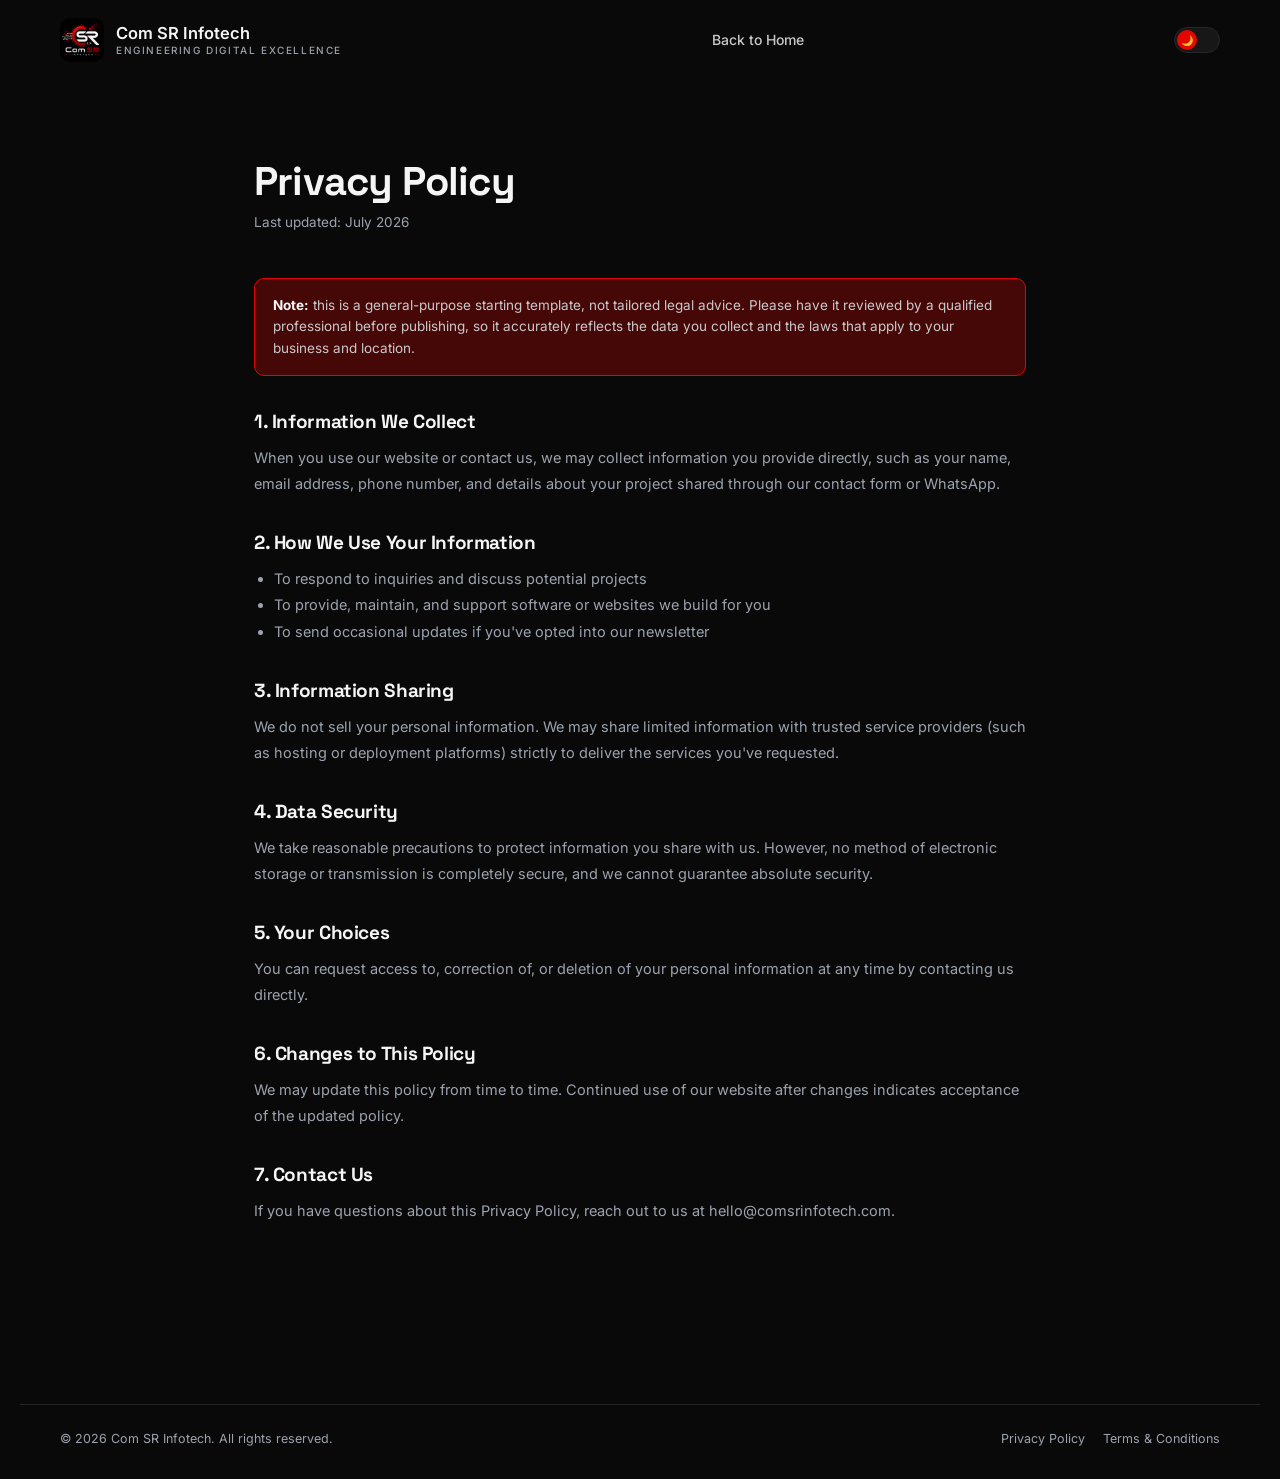
==== comsr-website-v2/privacy.html @ 7d49b949 "Initial Commit" ====
<!DOCTYPE html>
<html lang="en" data-theme="dark">
<head>
<meta charset="UTF-8">
<meta name="viewport" content="width=device-width, initial-scale=1.0">
<title>Privacy Policy — Com SR Infotech</title>
<meta name="robots" content="noindex,follow">
<link rel="icon" type="image/png" href="assets/logo-dark-256.png">
<link rel="preconnect" href="https://fonts.googleapis.com">
<link href="https://fonts.googleapis.com/css2?family=Space+Grotesk:wght@600;700&family=Inter:wght@400;500;600&display=swap" rel="stylesheet">
<link rel="stylesheet" href="css/style.css">
<style>
  .legal-wrap{max-width:820px; margin:0 auto; padding:160px 24px 100px;}
  .legal-wrap h1{font-size:clamp(28px,4vw,40px); margin-bottom:8px;}
  .legal-wrap .updated{color:var(--muted); font-size:13.5px; margin-bottom:44px; display:block;}
  .legal-wrap h2{font-size:19px; margin:36px 0 12px;}
  .legal-wrap p, .legal-wrap li{color:var(--muted); font-size:14.5px; line-height:1.8;}
  .legal-wrap ul{padding-left:20px; list-style:disc; margin-bottom:10px;}
  .legal-note{background:var(--glow); border:1px solid var(--red); border-radius:10px; padding:16px 18px; font-size:13.5px; color:var(--text-dim); margin-bottom:30px;}
</style>
</head>
<body>
<header id="siteHeader" class="scrolled">
  <div class="container">
    <nav aria-label="Primary">
      <a href="index.html" class="brand">
        <img class="brand-logo" data-logo="dark" src="assets/logo-dark-256.png" alt="Com SR Infotech">
        <img class="brand-logo" data-logo="light" src="assets/logo-light-256.png" alt="Com SR Infotech" style="display:none;">
        <span class="brand-text">Com SR Infotech<span>ENGINEERING DIGITAL EXCELLENCE</span></span>
      </a>
      <div class="nav-links"><a href="index.html">Back to Home</a></div>
      <div class="nav-right">
        <button class="theme-toggle" id="themeToggle" aria-label="Toggle light and dark theme"><span class="knob" id="themeKnob">🌙</span></button>
      </div>
    </nav>
  </div>
</header>

<div class="theme-wave" id="waveOverlay" aria-hidden="true">
  <svg viewBox="0 0 1440 90" preserveAspectRatio="none" class="top"><path d="M0,45 C180,90 360,0 540,45 C720,90 900,0 1080,45 C1260,90 1350,20 1440,45 L1440,90 L0,90 Z" fill="var(--wave-color)"/></svg>
  <div class="fill" style="background:var(--wave-color)"></div>
  <svg viewBox="0 0 1440 90" preserveAspectRatio="none" class="bottom"><path d="M0,45 C180,90 360,0 540,45 C720,90 900,0 1080,45 C1260,90 1350,20 1440,45 L1440,90 L0,90 Z" fill="var(--wave-color)"/></svg>
</div>

<main class="legal-wrap">
  <h1>Privacy Policy</h1>
  <span class="updated">Last updated: July 2026</span>

  <div class="legal-note"><strong style="color:var(--text)">Note:</strong> this is a general-purpose starting template, not tailored legal advice. Please have it reviewed by a qualified professional before publishing, so it accurately reflects the data you collect and the laws that apply to your business and location.</div>

  <h2>1. Information We Collect</h2>
  <p>When you use our website or contact us, we may collect information you provide directly, such as your name, email address, phone number, and details about your project shared through our contact form or WhatsApp.</p>

  <h2>2. How We Use Your Information</h2>
  <ul>
    <li>To respond to inquiries and discuss potential projects</li>
    <li>To provide, maintain, and support software or websites we build for you</li>
    <li>To send occasional updates if you've opted into our newsletter</li>
  </ul>

  <h2>3. Information Sharing</h2>
  <p>We do not sell your personal information. We may share limited information with trusted service providers (such as hosting or deployment platforms) strictly to deliver the services you've requested.</p>

  <h2>4. Data Security</h2>
  <p>We take reasonable precautions to protect information you share with us. However, no method of electronic storage or transmission is completely secure, and we cannot guarantee absolute security.</p>

  <h2>5. Your Choices</h2>
  <p>You can request access to, correction of, or deletion of your personal information at any time by contacting us directly.</p>

  <h2>6. Changes to This Policy</h2>
  <p>We may update this policy from time to time. Continued use of our website after changes indicates acceptance of the updated policy.</p>

  <h2>7. Contact Us</h2>
  <p>If you have questions about this Privacy Policy, reach out to us at hello@comsrinfotech.com.</p>
</main>

<footer>
  <div class="container footer-bottom">
    <span>© <span id="year"></span> Com SR Infotech. All rights reserved.</span>
    <div class="legal"><a href="privacy.html">Privacy Policy</a><a href="terms.html">Terms & Conditions</a></div>
  </div>
</footer>

<script src="js/main.js"></script>
</body>
</html>
---- comsr-website-v2/css/style.css ----
/* =====================================================
   COM SR INFOTECH — MAIN STYLESHEET
   Vanilla CSS3. No frameworks. Mobile-first.
   ===================================================== */

/* ---------- TOKENS ---------- */
:root{
  --red:#E10600;
  --red-dark:#B00000;
  --red-accent:#FF2B2B;
  --black:#111111;

  --wave-dur:1900ms;
  --wave-ease:cubic-bezier(.76,0,.24,1);
  --dur:280ms;
  --ease:cubic-bezier(.65,0,.35,1);

  --radius-sm:8px;
  --radius-md:14px;
  --radius-lg:22px;

  --container:1240px;

  --font-display:'Space Grotesk', sans-serif;
  --font-body:'Inter', sans-serif;
}

html[data-theme="dark"]{
  --bg:#090909;
  --bg-alt:#0d0d0e;
  --card:#171717;
  --card-hover:#1d1d1d;
  --border:#262626;
  --text:#F5F5F5;
  --text-dim:#C9C9CC;
  --muted:#9CA3AF;
  --glass:rgba(23,23,23,.55);
  --glow:rgba(225,6,0,.28);
  --wave-color:#090909;
  --logo-current:url('../assets/logo-dark-256.png');
}
html[data-theme="light"]{
  --bg:#FFFFFF;
  --bg-alt:#F7F7F8;
  --card:#FFFFFF;
  --card-hover:#F7F7F8;
  --border:#E7E7E9;
  --text:#111111;
  --text-dim:#33353A;
  --muted:#5B5F66;
  --glass:rgba(255,255,255,.6);
  --glow:rgba(225,6,0,.14);
  --wave-color:#FFFFFF;
  --logo-current:url('../assets/logo-light-256.png');
}

/* ---------- RESET ---------- */
*,*::before,*::after{box-sizing:border-box;}
html{scroll-behavior:smooth;}
body{
  margin:0;
  background:var(--bg);
  color:var(--text);
  font-family:var(--font-body);
  font-size:16px;
  line-height:1.6;
  -webkit-font-smoothing:antialiased;
  transition:background .5s var(--ease), color .5s var(--ease);
  overflow-x:hidden;
}
h1,h2,h3,h4{
  font-family:var(--font-display);
  margin:0;
  letter-spacing:-0.02em;
  line-height:1.1;
}
p{margin:0;}
a{color:inherit; text-decoration:none;}
img{max-width:100%; display:block;}
ul{margin:0; padding:0; list-style:none;}
button{font-family:inherit; cursor:pointer;}
::selection{background:var(--red); color:#fff;}
:focus-visible{outline:2px solid var(--red); outline-offset:3px; border-radius:4px;}

.container{max-width:var(--container); margin:0 auto; padding:0 24px;}
@media(min-width:768px){.container{padding:0 40px;}}

.mono, .eyebrow{font-family:var(--font-body);}

section{position:relative;}

/* ---------- REVEAL ANIMATION ---------- */
.reveal{opacity:0; transform:translateY(28px); transition:opacity .8s var(--ease), transform .8s var(--ease);}
.reveal.in{opacity:1; transform:translateY(0);}
.reveal-stagger > *{opacity:0; transform:translateY(24px); transition:opacity .7s var(--ease), transform .7s var(--ease);}
.reveal-stagger.in > *{opacity:1; transform:translateY(0);}
.reveal-stagger.in > *:nth-child(1){transition-delay:.05s;}
.reveal-stagger.in > *:nth-child(2){transition-delay:.12s;}
.reveal-stagger.in > *:nth-child(3){transition-delay:.19s;}
.reveal-stagger.in > *:nth-child(4){transition-delay:.26s;}
.reveal-stagger.in > *:nth-child(5){transition-delay:.33s;}
.reveal-stagger.in > *:nth-child(6){transition-delay:.40s;}
.reveal-stagger.in > *:nth-child(7){transition-delay:.47s;}
.reveal-stagger.in > *:nth-child(8){transition-delay:.54s;}

@media (prefers-reduced-motion:reduce){
  .reveal, .reveal-stagger > *{opacity:1 !important; transform:none !important; transition:none !important;}
  html{scroll-behavior:auto;}
}

/* ---------- LOADING SCREEN ---------- */
#loader{
  position:fixed; inset:0; z-index:10000; background:var(--bg);
  display:flex; align-items:center; justify-content:center;
  transition:opacity .5s var(--ease), visibility .5s;
}
#loader.done{opacity:0; visibility:hidden; pointer-events:none;}
.loader-mark{width:56px; height:56px; position:relative;}
.loader-mark svg{width:100%; height:100%; animation:spin 1.1s linear infinite;}
@keyframes spin{to{transform:rotate(360deg);}}

/* ---------- PROGRESS BAR ---------- */
#progressBar{
  position:fixed; top:0; left:0; height:3px; width:0%;
  background:linear-gradient(90deg,var(--red),var(--red-accent));
  z-index:9998; transition:width .1s linear;
}

/* ---------- CURSOR GLOW (desktop only) ---------- */
#cursorGlow{
  position:fixed; width:420px; height:420px; border-radius:50%;
  background:radial-gradient(circle, var(--glow), transparent 70%);
  pointer-events:none; z-index:1; transform:translate(-50%,-50%);
  left:-500px; top:-500px; transition:opacity .3s;
}
@media(max-width:900px){#cursorGlow{display:none;}}

/* ---------- NAV ---------- */
header{
  position:fixed; top:0; left:0; right:0; z-index:900;
  padding:18px 0;
  transition:background .4s var(--ease), padding .4s var(--ease), border-color .4s var(--ease), box-shadow .4s;
  border-bottom:1px solid transparent;
}
header.scrolled{
  background:var(--glass);
  backdrop-filter:blur(16px) saturate(140%);
  -webkit-backdrop-filter:blur(16px) saturate(140%);
  border-bottom:1px solid var(--border);
  padding:12px 0;
  box-shadow:0 8px 30px -20px rgba(0,0,0,.4);
}
nav{display:flex; align-items:center; justify-content:space-between; gap:20px;}
.brand{display:flex; align-items:center; gap:12px;}
.brand-logo{width:44px; height:44px; border-radius:10px; object-fit:cover; transition:transform .4s var(--ease);}
.brand:hover .brand-logo{transform:rotate(-6deg) scale(1.05);}
.brand-text{font-weight:600; font-size:16.5px; line-height:1.15;}
.brand-text span{display:block; font-size:10px; letter-spacing:.16em; color:var(--muted); font-weight:500; margin-top:2px;}

.nav-links{display:none; align-items:center; gap:30px;}
.nav-links a{
  font-size:14px; font-weight:500; color:var(--text-dim); position:relative; padding:6px 0;
}
.nav-links a::after{
  content:""; position:absolute; left:0; bottom:0; width:0; height:1.5px; background:var(--red);
  transition:width .3s var(--ease);
}
.nav-links a:hover{color:var(--text);}
.nav-links a:hover::after{width:100%;}

.nav-right{display:flex; align-items:center; gap:14px;}
.theme-toggle{
  width:46px; height:26px; border-radius:20px; border:1px solid var(--border);
  background:var(--card); position:relative; flex-shrink:0;
}
.theme-toggle .knob{
  position:absolute; top:2px; left:2px; width:20px; height:20px; border-radius:50%;
  background:var(--red); transition:transform .4s var(--ease);
  display:flex; align-items:center; justify-content:center; font-size:10px;
}
html[data-theme="light"] .theme-toggle .knob{transform:translateX(20px);}

.btn{
  display:inline-flex; align-items:center; justify-content:center; gap:8px;
  font-family:var(--font-body); font-weight:600; font-size:14.5px;
  padding:13px 24px; border-radius:9px; border:1px solid transparent;
  transition:transform .25s var(--ease), box-shadow .25s var(--ease), background .25s, border-color .25s;
  white-space:nowrap;
}
.btn-primary{background:var(--red); color:#fff;}
.btn-primary:hover{transform:translateY(-2px); box-shadow:0 14px 28px -12px rgba(225,6,0,.55);}
.btn-outline{background:transparent; border-color:var(--border); color:var(--text);}
.btn-outline:hover{border-color:var(--red); background:var(--glow);}
.btn-sm{padding:9px 16px; font-size:13px;}
.btn-block{width:100%;}

.menu-btn{display:flex; background:none; border:none; color:var(--text); font-size:0; width:26px; height:20px; flex-direction:column; justify-content:space-between; padding:0;}
.menu-btn span{display:block; height:2px; width:100%; background:var(--text); border-radius:2px; transition:transform .3s var(--ease), opacity .3s;}
.menu-btn.open span:nth-child(1){transform:translateY(9px) rotate(45deg);}
.menu-btn.open span:nth-child(2){opacity:0;}
.menu-btn.open span:nth-child(3){transform:translateY(-9px) rotate(-45deg);}

.mobile-drawer{
  position:fixed; top:0; right:0; width:min(320px,84vw); height:100vh; z-index:950;
  background:var(--card); border-left:1px solid var(--border);
  transform:translateX(100%); transition:transform .45s var(--ease);
  padding:100px 30px 30px; display:flex; flex-direction:column; gap:26px;
}
.mobile-drawer.open{transform:translateX(0);}
.mobile-drawer a{font-size:17px; font-weight:600;}
.drawer-backdrop{
  position:fixed; inset:0; z-index:940; background:rgba(0,0,0,.5);
  opacity:0; pointer-events:none; transition:opacity .4s;
}
.drawer-backdrop.open{opacity:1; pointer-events:auto;}

@media(min-width:960px){
  .nav-links{display:flex;}
  .menu-btn, .mobile-drawer, .drawer-backdrop{display:none;}
}

/* ---------- SECTION HEAD ---------- */
.eyebrow{
  display:inline-flex; align-items:center; gap:8px; font-size:12.5px; font-weight:600;
  letter-spacing:.14em; text-transform:uppercase; color:var(--red); margin-bottom:16px;
}
.eyebrow::before{content:""; width:18px; height:2px; background:var(--red); display:inline-block; border-radius:2px;}
.section-head{max-width:640px; margin-bottom:56px;}
.section-head h2{font-size:clamp(28px,4.2vw,44px); margin-bottom:16px;}
.section-head p{color:var(--muted); font-size:15.5px; line-height:1.75;}
.section-head.center{margin-left:auto; margin-right:auto; text-align:center;}

/* ---------- HERO ---------- */
.hero{
  padding:150px 0 90px; position:relative; overflow:hidden;
  background:
    radial-gradient(650px 400px at 82% 8%, var(--glow), transparent 65%),
    radial-gradient(500px 350px at 8% 90%, var(--glow), transparent 65%);
}
.hero-bg{position:absolute; inset:0; z-index:0; opacity:.55;}
.hero-bg canvas{width:100%; height:100%; display:block;}
.hero-grid{
  position:absolute; inset:0; z-index:0;
  background-image:linear-gradient(var(--border) 1px, transparent 1px), linear-gradient(90deg, var(--border) 1px, transparent 1px);
  background-size:52px 52px;
  mask-image:radial-gradient(circle at 50% 25%, black, transparent 72%);
  opacity:.5;
}
.hero-inner{position:relative; z-index:2; text-align:center; max-width:880px; margin:0 auto;}
.hero h1{font-size:clamp(34px,6.4vw,68px); margin-bottom:22px;}
.hero h1 .accent{color:var(--red);}
.hero p.lead{font-size:clamp(15.5px,2vw,18.5px); color:var(--muted); max-width:640px; margin:0 auto 36px;}
.hero-actions{display:flex; gap:16px; justify-content:center; flex-wrap:wrap; margin-bottom:64px;}

.hero-logo-wrap{display:flex; justify-content:center; margin-bottom:48px;}
.hero-logo-wrap img{
  width:104px; height:104px; border-radius:22px;
  animation:floatLogo 5s ease-in-out infinite;
  box-shadow:0 20px 60px -20px var(--glow);
}
@keyframes floatLogo{0%,100%{transform:translateY(0);} 50%{transform:translateY(-10px);}}

.hero-stats{
  display:grid; grid-template-columns:repeat(2,1fr); gap:1px; background:var(--border);
  border:1px solid var(--border); border-radius:var(--radius-md); overflow:hidden; max-width:760px; margin:0 auto 36px;
}
.hero-stat{background:var(--card); padding:22px 16px; text-align:center;}
.hero-stat strong{font-family:var(--font-display); font-size:clamp(22px,3vw,32px); display:block; color:var(--red);}
.hero-stat span{font-size:12.5px; color:var(--muted); letter-spacing:.02em;}

.trust-row{display:flex; flex-wrap:wrap; justify-content:center; gap:14px;}
.trust-badge{
  display:flex; align-items:center; gap:8px; font-size:12.5px; font-weight:600;
  padding:9px 16px; border:1px solid var(--border); border-radius:30px; color:var(--text-dim);
  background:var(--glass);
}
.trust-badge svg{width:15px; height:15px; color:var(--red);}

/* ---------- ABOUT ---------- */
.about{padding:120px 0; background:var(--bg-alt); border-top:1px solid var(--border); border-bottom:1px solid var(--border);}
.about-top{display:grid; grid-template-columns:1fr; gap:48px; align-items:start; margin-bottom:70px;}
.about-copy p{color:var(--muted); font-size:15.5px; line-height:1.8; margin-bottom:16px;}
.mv-grid{display:grid; grid-template-columns:1fr; gap:20px;}
.mv-card{background:var(--card); border:1px solid var(--border); border-radius:var(--radius-md); padding:28px;}
.mv-card .tag{font-size:11.5px; font-weight:700; letter-spacing:.12em; color:var(--red); text-transform:uppercase;}
.mv-card h3{font-size:19px; margin:10px 0 10px;}
.mv-card p{font-size:14.5px; color:var(--muted); line-height:1.7;}

.values-grid{display:grid; grid-template-columns:repeat(2,1fr); gap:18px; margin-bottom:70px;}
.value-card{
  padding:24px 20px; border:1px solid var(--border); border-radius:var(--radius-md);
  background:var(--card); transition:transform .3s var(--ease), border-color .3s;
}
.value-card:hover{transform:translateY(-4px); border-color:var(--red);}
.value-card .num{font-family:var(--font-display); font-size:13px; color:var(--red);}
.value-card h4{font-size:16px; margin:10px 0 8px;}
.value-card p{font-size:13.5px; color:var(--muted); line-height:1.6;}

.founder-block{
  display:grid; grid-template-columns:1fr; gap:26px; align-items:center;
  background:var(--card); border:1px solid var(--border); border-radius:var(--radius-lg);
  padding:40px 32px; position:relative; overflow:hidden;
}
.founder-block::before{
  content:"“"; position:absolute; top:-20px; left:20px; font-size:160px; font-family:var(--font-display);
  color:var(--red); opacity:.08; line-height:1;
}
.founder-quote{font-size:17px; line-height:1.75; color:var(--text-dim); position:relative; z-index:1; font-style:italic;}
.founder-name{margin-top:20px; font-weight:700; font-size:15px;}
.founder-role{font-size:12.5px; color:var(--muted);}

@media(min-width:860px){
  .about-top{grid-template-columns:1.15fr .85fr;}
  .values-grid{grid-template-columns:repeat(4,1fr);}
  .founder-block{grid-template-columns:auto 1fr; padding:48px;}
}

/* ---------- SOLUTIONS ---------- */
.solutions{padding:120px 0;}
.solutions-grid{display:grid; grid-template-columns:1fr; gap:22px;}
.solution-card{
  background:var(--card); border:1px solid var(--border); border-radius:var(--radius-md);
  padding:30px; transition:transform .35s var(--ease), border-color .35s, box-shadow .35s;
  display:flex; flex-direction:column;
}
.solution-card:hover{transform:translateY(-6px); border-color:var(--red); box-shadow:0 24px 50px -28px var(--glow);}
.solution-icon{
  width:50px; height:50px; border-radius:12px; background:var(--glow);
  display:flex; align-items:center; justify-content:center; margin-bottom:20px;
}
.solution-icon svg{width:26px; height:26px;}
.solution-card h3{font-size:19px; margin-bottom:10px;}
.solution-card > p{font-size:14.5px; color:var(--muted); line-height:1.7; margin-bottom:18px;}
.solution-card ul{margin-bottom:22px; flex:1;}
.solution-card li{
  font-size:13.5px; color:var(--text-dim); padding-left:20px; position:relative; margin-bottom:9px; line-height:1.5;
}
.solution-card li::before{content:"›"; position:absolute; left:0; color:var(--red); font-weight:700;}
.solution-card .btn{align-self:flex-start;}

@media(min-width:700px){.solutions-grid{grid-template-columns:repeat(2,1fr);}}
@media(min-width:1080px){.solutions-grid{grid-template-columns:repeat(3,1fr);}}

/* ---------- WHY CHOOSE US ---------- */
.why{padding:120px 0; background:var(--bg-alt); border-top:1px solid var(--border); border-bottom:1px solid var(--border);}
.why-grid{display:grid; grid-template-columns:1fr; gap:18px;}
.why-card{
  padding:26px 22px; border:1px solid var(--border); border-radius:var(--radius-md); background:var(--card);
  transition:transform .3s var(--ease), border-color .3s;
}
.why-card:hover{transform:translateY(-5px); border-color:var(--red);}
.why-card svg{width:28px; height:28px; color:var(--red); margin-bottom:16px;}
.why-card h4{font-size:16px; margin-bottom:8px;}
.why-card p{font-size:13.5px; color:var(--muted); line-height:1.6;}
@media(min-width:700px){.why-grid{grid-template-columns:repeat(2,1fr);}}
@media(min-width:1080px){.why-grid{grid-template-columns:repeat(4,1fr);}}

/* ---------- PROCESS ---------- */
.process{padding:120px 0;}
.timeline{position:relative; max-width:820px; margin:0 auto;}
.timeline::before{content:""; position:absolute; left:19px; top:0; bottom:0; width:2px; background:var(--border);}
.tl-step{position:relative; padding:0 0 44px 60px;}
.tl-step:last-child{padding-bottom:0;}
.tl-dot{
  position:absolute; left:0; top:0; width:40px; height:40px; border-radius:50%;
  background:var(--card); border:2px solid var(--red); display:flex; align-items:center; justify-content:center;
  font-family:var(--font-display); font-weight:700; color:var(--red); font-size:14px; z-index:1;
}
.tl-step h4{font-size:17px; margin-bottom:6px;}
.tl-step p{font-size:14px; color:var(--muted); line-height:1.6;}

/* ---------- TECHNOLOGIES ---------- */
.tech{padding:120px 0; background:var(--bg-alt); border-top:1px solid var(--border); border-bottom:1px solid var(--border);}
.tech-grid{display:grid; grid-template-columns:repeat(2,1fr); gap:14px;}
.tech-card{
  background:var(--glass); backdrop-filter:blur(10px);
  border:1px solid var(--border); border-radius:var(--radius-md);
  padding:20px 16px; text-align:center; transition:transform .3s var(--ease), border-color .3s, box-shadow .3s;
}
.tech-card:hover{transform:translateY(-5px) scale(1.02); border-color:var(--red); box-shadow:0 20px 40px -26px var(--glow);}
.tech-card .icon{width:40px; height:40px; margin:0 auto 12px;}
.tech-card .icon svg{width:100%; height:100%;}
.tech-card strong{display:block; font-size:14px; margin-bottom:4px;}
.tech-card span{font-size:11.5px; color:var(--muted); line-height:1.4; display:block;}
@media(min-width:640px){.tech-grid{grid-template-columns:repeat(3,1fr);}}
@media(min-width:900px){.tech-grid{grid-template-columns:repeat(5,1fr);}}
@media(min-width:1200px){.tech-grid{grid-template-columns:repeat(7,1fr);}}

/* ---------- INDUSTRIES ---------- */
.industries{padding:120px 0;}
.ind-grid{display:grid; grid-template-columns:1fr; gap:16px;}
.ind-card{
  border:1px solid var(--border); border-radius:var(--radius-md); padding:26px; background:var(--card);
  transition:transform .3s var(--ease), border-color .3s;
}
.ind-card:hover{transform:translateY(-5px); border-color:var(--red);}
.ind-card svg{width:26px; height:26px; color:var(--red); margin-bottom:14px;}
.ind-card h4{font-size:16.5px; margin-bottom:8px;}
.ind-card p{font-size:13.5px; color:var(--muted); line-height:1.65;}
@media(min-width:700px){.ind-grid{grid-template-columns:repeat(2,1fr);}}
@media(min-width:1080px){.ind-grid{grid-template-columns:repeat(4,1fr);}}

/* ---------- PROJECTS ---------- */
.projects{padding:120px 0; background:var(--bg-alt); border-top:1px solid var(--border); border-bottom:1px solid var(--border);}
.proj-grid{display:grid; grid-template-columns:1fr; gap:26px;}
.proj-card{
  border:1px solid var(--border); border-radius:var(--radius-lg); overflow:hidden; background:var(--card);
  transition:transform .35s var(--ease), border-color .35s;
}
.proj-card:hover{transform:translateY(-6px); border-color:var(--red);}
.proj-media{aspect-ratio:16/10; background:var(--bg); display:flex; align-items:center; justify-content:center; border-bottom:1px solid var(--border);}
.proj-media svg{width:70%; height:70%;}
.proj-body{padding:26px;}
.proj-tag{font-size:11px; font-weight:700; letter-spacing:.1em; text-transform:uppercase; color:var(--red);}
.proj-body h3{font-size:19px; margin:10px 0 10px;}
.proj-body > p{font-size:14px; color:var(--muted); line-height:1.7; margin-bottom:14px;}
.proj-problem{font-size:13px; color:var(--text-dim); margin-bottom:14px; padding:12px 14px; border-left:2px solid var(--red); background:var(--glow); border-radius:6px;}
.proj-features{display:flex; flex-wrap:wrap; gap:7px; margin-bottom:16px;}
.proj-features span{font-size:11.5px; padding:5px 10px; border:1px solid var(--border); border-radius:20px; color:var(--muted);}
.proj-stack{font-size:12px; color:var(--muted); margin-bottom:18px;}
.proj-stack b{color:var(--text-dim); font-weight:600;}
@media(min-width:760px){.proj-grid{grid-template-columns:repeat(2,1fr);}}
@media(min-width:1180px){.proj-grid{grid-template-columns:repeat(3,1fr);}}

/* ---------- STATS BAND ---------- */
.stats-band{padding:100px 0; text-align:center;}
.stats-grid{display:grid; grid-template-columns:repeat(2,1fr); gap:30px;}
.stat-item strong{
  font-family:var(--font-display); font-size:clamp(30px,5vw,50px); display:block; color:var(--red);
}
.stat-item span{font-size:13px; color:var(--muted); letter-spacing:.02em;}
@media(min-width:760px){.stats-grid{grid-template-columns:repeat(5,1fr);}}

/* ---------- TESTIMONIALS ---------- */
.testimonials{padding:120px 0; background:var(--bg-alt); border-top:1px solid var(--border); border-bottom:1px solid var(--border);}
.test-grid{display:grid; grid-template-columns:1fr; gap:20px;}
.test-card{
  border:1px solid var(--border); border-radius:var(--radius-md); padding:28px;
  background:var(--glass); backdrop-filter:blur(10px);
}
.stars{color:var(--red); font-size:14px; margin-bottom:14px; letter-spacing:2px;}
.test-card p.quote{font-size:14.5px; color:var(--text-dim); line-height:1.75; margin-bottom:20px;}
.test-person{display:flex; align-items:center; gap:12px;}
.test-avatar{
  width:42px; height:42px; border-radius:50%; background:var(--red); color:#fff;
  display:flex; align-items:center; justify-content:center; font-family:var(--font-display); font-weight:700; font-size:15px; flex-shrink:0;
}
.test-person strong{display:block; font-size:14px;}
.test-person span{font-size:12.5px; color:var(--muted);}
@media(min-width:760px){.test-grid{grid-template-columns:repeat(3,1fr);}}

/* ---------- FAQ ---------- */
.faq{padding:120px 0;}
.faq-list{max-width:800px; margin:0 auto; display:flex; flex-direction:column; gap:12px;}
.faq-item{border:1px solid var(--border); border-radius:var(--radius-md); background:var(--card); overflow:hidden;}
.faq-q{
  width:100%; background:none; border:none; color:var(--text); text-align:left;
  padding:20px 22px; display:flex; align-items:center; justify-content:space-between; gap:16px;
  font-size:15px; font-weight:600; font-family:var(--font-body);
}
.faq-q .plus{flex-shrink:0; width:20px; height:20px; position:relative;}
.faq-q .plus::before, .faq-q .plus::after{content:""; position:absolute; background:var(--red); border-radius:2px; transition:transform .3s var(--ease);}
.faq-q .plus::before{width:100%; height:2px; top:9px; left:0;}
.faq-q .plus::after{width:2px; height:100%; top:0; left:9px;}
.faq-item.open .plus::after{transform:rotate(90deg);}
.faq-a{max-height:0; overflow:hidden; transition:max-height .4s var(--ease);}
.faq-a p{padding:0 22px 20px; font-size:14px; color:var(--muted); line-height:1.7;}

/* ---------- CONTACT ---------- */
.contact{padding:120px 0; background:var(--bg-alt); border-top:1px solid var(--border);}
.contact-grid{display:grid; grid-template-columns:1fr; gap:44px;}
.contact-form{display:flex; flex-direction:column; gap:16px;}
.form-row{display:grid; grid-template-columns:1fr; gap:16px;}
.field label{display:block; font-size:13px; font-weight:600; margin-bottom:8px; color:var(--text-dim);}
.field input, .field textarea, .field select{
  width:100%; background:var(--card); border:1px solid var(--border); border-radius:9px;
  padding:13px 16px; color:var(--text); font-family:var(--font-body); font-size:14.5px;
  transition:border-color .25s;
}
.field input:focus, .field textarea:focus, .field select:focus{border-color:var(--red); outline:none;}
.field textarea{resize:vertical; min-height:120px;}
.form-note{font-size:12.5px; color:var(--muted);}

.contact-info{display:flex; flex-direction:column; gap:14px;}
.info-card{
  display:flex; gap:14px; align-items:flex-start; padding:18px; border:1px solid var(--border);
  border-radius:var(--radius-md); background:var(--card); transition:border-color .25s, transform .25s;
}
.info-card:hover{border-color:var(--red); transform:translateX(4px);}
.info-card svg{width:20px; height:20px; color:var(--red); flex-shrink:0; margin-top:2px;}
.info-card strong{display:block; font-size:14.5px; margin-bottom:3px;}
.info-card span, .info-card a{font-size:13.5px; color:var(--muted);}
.map-box{
  border:1px solid var(--border); border-radius:var(--radius-md); overflow:hidden; height:200px;
  background:var(--card); display:flex; align-items:center; justify-content:center; color:var(--muted); font-size:13px;
}
.response-promise{
  margin-top:6px; padding:16px 18px; border-radius:var(--radius-md); background:var(--glow);
  border:1px solid var(--red); font-size:13.5px; color:var(--text-dim); line-height:1.6;
}
@media(min-width:700px){.form-row{grid-template-columns:1fr 1fr;}}
@media(min-width:960px){.contact-grid{grid-template-columns:1.2fr .8fr;}}

/* ---------- FOOTER ---------- */
footer{padding:80px 0 30px; position:relative;}
.footer-grid{display:grid; grid-template-columns:1fr; gap:40px; margin-bottom:50px;}
.footer-brand{display:flex; align-items:center; gap:12px; margin-bottom:16px;}
.footer-brand img{width:44px; height:44px; border-radius:10px;}
.footer-brand strong{font-family:var(--font-display); font-size:17px;}
.footer-about p{font-size:13.5px; color:var(--muted); line-height:1.7; max-width:320px; margin-bottom:20px;}
.footer-social{display:flex; gap:10px;}
.footer-social a{
  width:36px; height:36px; border:1px solid var(--border); border-radius:50%;
  display:flex; align-items:center; justify-content:center; transition:border-color .25s, transform .25s;
}
.footer-social a:hover{border-color:var(--red); transform:translateY(-3px);}
.footer-social svg{width:16px; height:16px;}
.footer-col h5{font-size:13px; letter-spacing:.08em; text-transform:uppercase; color:var(--text-dim); margin-bottom:18px;}
.footer-col ul{display:flex; flex-direction:column; gap:11px;}
.footer-col a{font-size:13.5px; color:var(--muted); transition:color .2s, padding-left .2s;}
.footer-col a:hover{color:var(--red); padding-left:4px;}
.newsletter{display:flex; gap:8px; margin-top:6px;}
.newsletter input{
  flex:1; background:var(--card); border:1px solid var(--border); border-radius:8px; padding:11px 14px;
  color:var(--text); font-size:13.5px;
}
.footer-bottom{
  border-top:1px solid var(--border); padding-top:24px; display:flex; flex-wrap:wrap; gap:14px;
  align-items:center; justify-content:space-between; font-size:12.5px; color:var(--muted);
}
.footer-bottom .legal{display:flex; gap:18px;}
.footer-bottom a:hover{color:var(--red);}
@media(min-width:760px){.footer-grid{grid-template-columns:1.4fr repeat(3,1fr);}}

/* ---------- BACK TO TOP ---------- */
#backToTop{
  position:fixed; right:24px; bottom:24px; z-index:700; width:48px; height:48px; border-radius:50%;
  background:var(--card); border:1px solid var(--border); color:var(--text);
  display:flex; align-items:center; justify-content:center; opacity:0; pointer-events:none;
  transition:opacity .3s, transform .3s var(--ease), border-color .3s;
}
#backToTop.show{opacity:1; pointer-events:auto;}
#backToTop:hover{border-color:var(--red); transform:translateY(-3px);}
#backToTop svg{width:18px; height:18px;}

/* ---------- WHATSAPP FLOAT ---------- */
.wa-float{
  position:fixed; right:24px; bottom:84px; z-index:700; width:58px; height:58px; border-radius:50%;
  background:#25D366; display:flex; align-items:center; justify-content:center;
  box-shadow:0 12px 28px -10px rgba(0,0,0,.5); transition:transform .25s var(--ease);
}
.wa-float:hover{transform:scale(1.08);}
.wa-float svg{width:28px; height:28px;}

/* ---------- WAVE OVERLAY (theme transition) ---------- */
.theme-wave{
  position:fixed; left:0; top:0; width:100%; height:220vh; transform:translateY(-100%);
  z-index:9999; pointer-events:none; display:flex; flex-direction:column; will-change:transform;
}
.theme-wave svg{width:100%; height:90px; display:block; flex-shrink:0;}
.theme-wave svg.bottom{transform:scaleY(-1);}
.theme-wave .fill{flex:1 1 auto;}
.theme-wave.run{animation:waveSweep var(--wave-dur) var(--wave-ease) forwards;}
@keyframes waveSweep{
  0%{transform:translateY(-100%);}
  46%{transform:translateY(-2%);}
  58%{transform:translateY(4%);}
  100%{transform:translateY(100%);}
}
@media (prefers-reduced-motion:reduce){
  .theme-wave.run{display:none;}
}

/* ---------- SKIP LINK ---------- */
.skip-link{
  position:absolute; left:12px; top:-60px; background:var(--red); color:#fff; padding:10px 16px;
  border-radius:8px; z-index:10001; transition:top .25s;
}
.skip-link:focus{top:12px;}
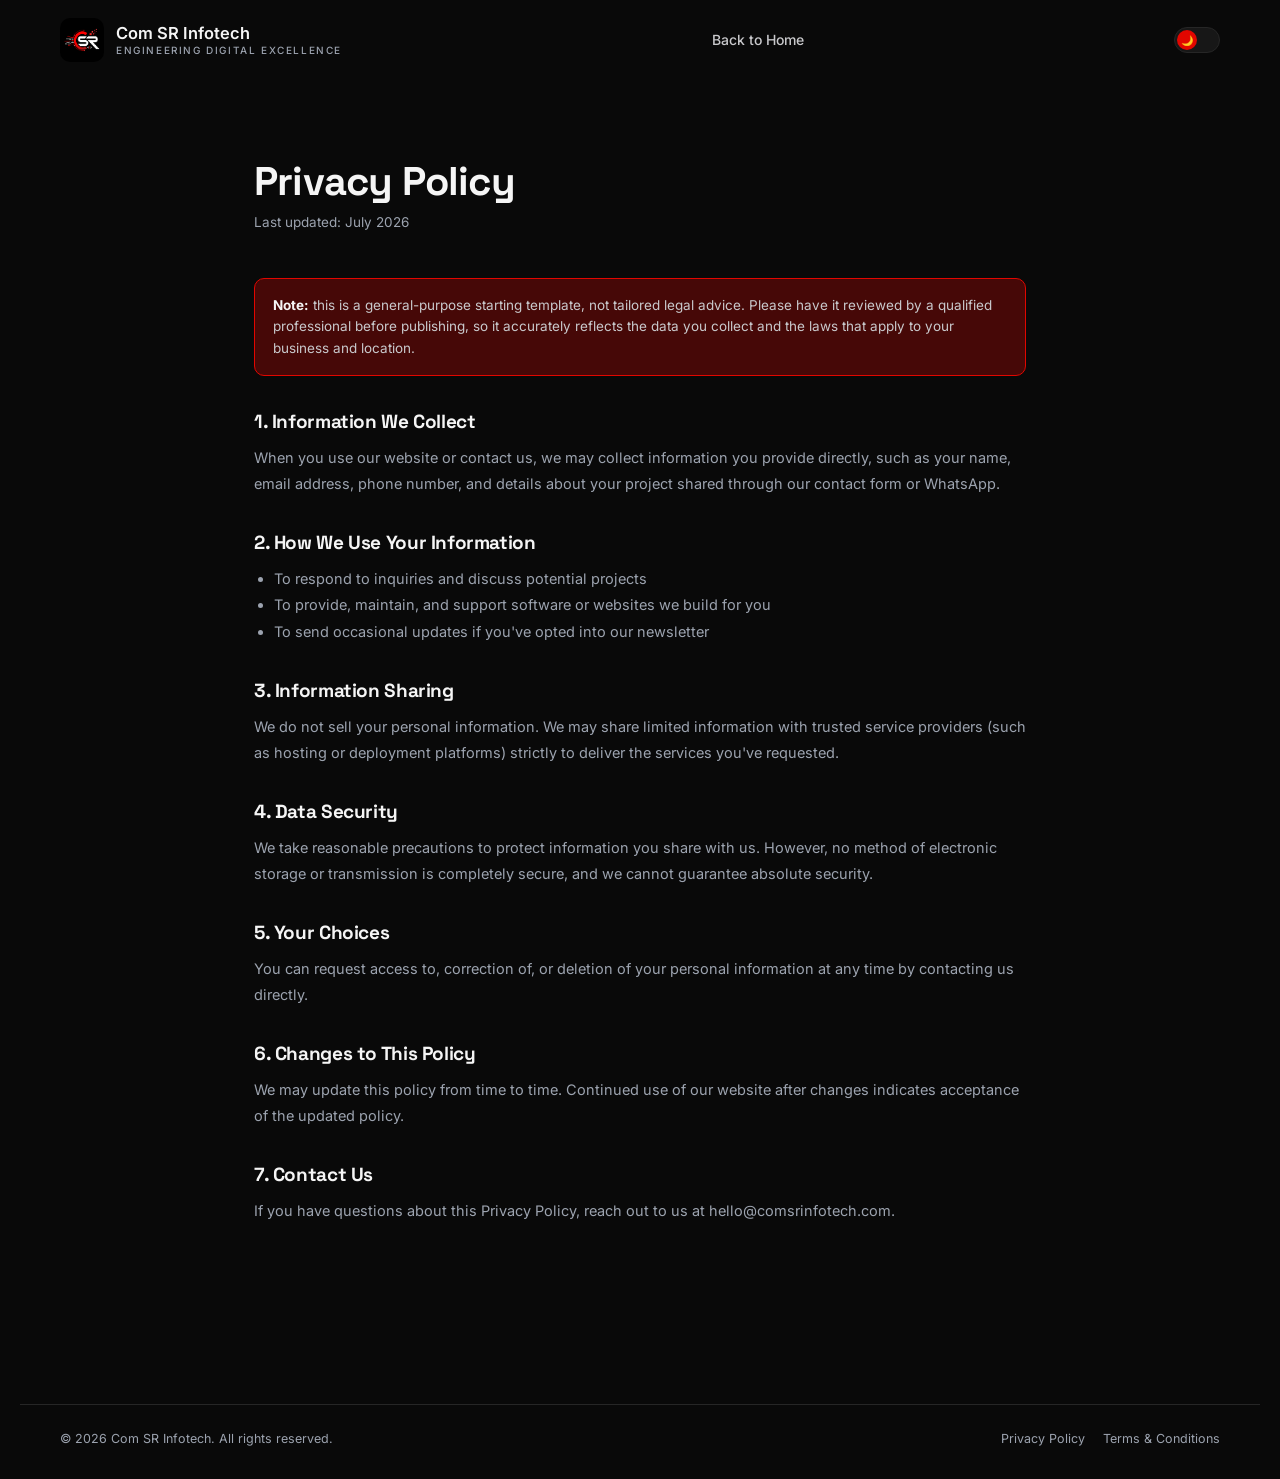
==== commit 5c9d8ab0: "Add files via upload" ====
--- a/comsr-website-v2/privacy.html
+++ b/comsr-website-v2/privacy.html
@@ -8,6 +8,10 @@
 <link rel="icon" type="image/png" href="assets/logo-dark-256.png">
 <link rel="preconnect" href="https://fonts.googleapis.com">
 <link href="https://fonts.googleapis.com/css2?family=Space+Grotesk:wght@600;700&family=Inter:wght@400;500;600&display=swap" rel="stylesheet">
+<!-- Shared theme: restore saved choice before first paint (dark by default). Same key on every page. -->
+<script>
+(function(){document.documentElement.classList.add('js');try{var t=localStorage.getItem('comsr-theme');document.documentElement.setAttribute('data-theme',t==='light'?'light':'dark');}catch(e){}})();
+</script>
 <link rel="stylesheet" href="css/style.css">
 <style>
   .legal-wrap{max-width:820px; margin:0 auto; padding:160px 24px 100px;}
--- a/comsr-website-v2/css/style.css
+++ b/comsr-website-v2/css/style.css
@@ -378,8 +378,12 @@
   padding:20px 16px; text-align:center; transition:transform .3s var(--ease), border-color .3s, box-shadow .3s;
 }
 .tech-card:hover{transform:translateY(-5px) scale(1.02); border-color:var(--red); box-shadow:0 20px 40px -26px var(--glow);}
-.tech-card .icon{width:40px; height:40px; margin:0 auto 12px;}
-.tech-card .icon svg{width:100%; height:100%;}
+.tech-card .icon{
+  width:48px; height:48px; margin:0 auto 12px; padding:8px; box-sizing:border-box;
+  background:#fff; border-radius:12px; box-shadow:0 2px 10px rgba(0,0,0,.12);
+  display:flex; align-items:center; justify-content:center;
+}
+.tech-card .icon svg{width:100%; height:100%; display:block;}
 .tech-card strong{display:block; font-size:14px; margin-bottom:4px;}
 .tech-card span{font-size:11.5px; color:var(--muted); line-height:1.4; display:block;}
 @media(min-width:640px){.tech-grid{grid-template-columns:repeat(3,1fr);}}
@@ -508,6 +512,26 @@
 .footer-brand img{width:44px; height:44px; border-radius:10px;}
 .footer-brand strong{font-family:var(--font-display); font-size:17px;}
 .footer-about p{font-size:13.5px; color:var(--muted); line-height:1.7; max-width:320px; margin-bottom:20px;}
+.contact-follow{margin-top:6px;}
+.follow-us-title{display:block; margin-bottom:14px; color:var(--text); font-size:15px; font-weight:600;}
+.contact-follow-grid{display:grid; grid-template-columns:1fr; gap:12px;}
+.contact-card{
+  display:flex; flex-direction:column; align-items:center; justify-content:center; gap:10px;
+  padding:24px 14px; border:1px solid var(--border); border-radius:var(--radius-md);
+  background:var(--glass); backdrop-filter:blur(10px); text-align:center;
+  transition:transform .25s var(--ease), border-color .25s, box-shadow .25s;
+}
+.contact-card:hover{transform:translateY(-4px); border-color:var(--red); box-shadow:0 16px 32px -20px var(--glow);}
+.contact-card-icon{
+  width:46px; height:46px; padding:9px; box-sizing:border-box;
+  background:#fff; border-radius:12px; box-shadow:0 2px 10px rgba(0,0,0,.12);
+  display:flex; align-items:center; justify-content:center;
+}
+.contact-card-icon svg{width:100%; height:100%; display:block;}
+.contact-card-label{font-size:14px; font-weight:600; color:var(--text);}
+@media(min-width:480px){.contact-follow-grid{grid-template-columns:repeat(2,1fr);}}
+@media(min-width:860px){.contact-follow-grid{grid-template-columns:repeat(3,1fr);}}
+
 .footer-social{display:flex; gap:10px;}
 .footer-social a{
   width:36px; height:36px; border:1px solid var(--border); border-radius:50%;
@@ -576,4 +600,4 @@
   position:absolute; left:12px; top:-60px; background:var(--red); color:#fff; padding:10px 16px;
   border-radius:8px; z-index:10001; transition:top .25s;
 }
-.skip-link:focus{top:12px;}
+.skip-link:focus{top:12px;}
